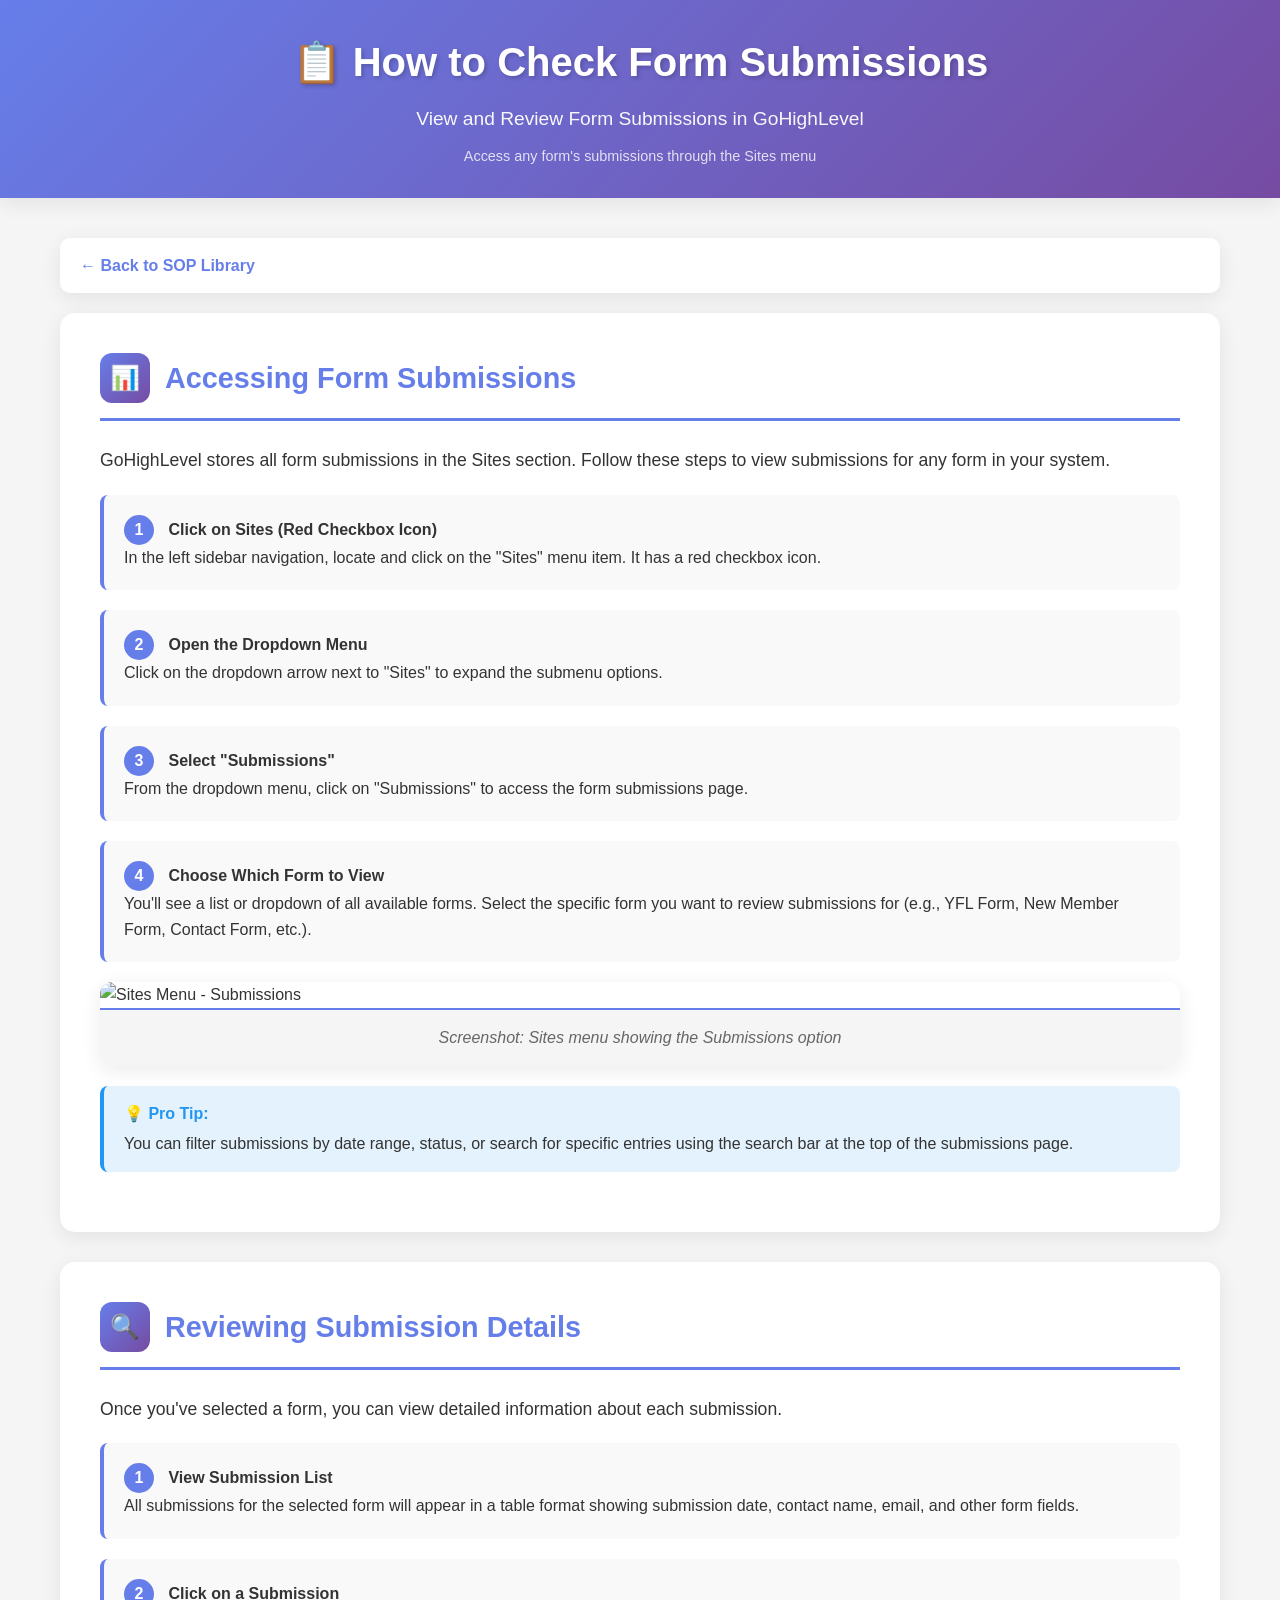
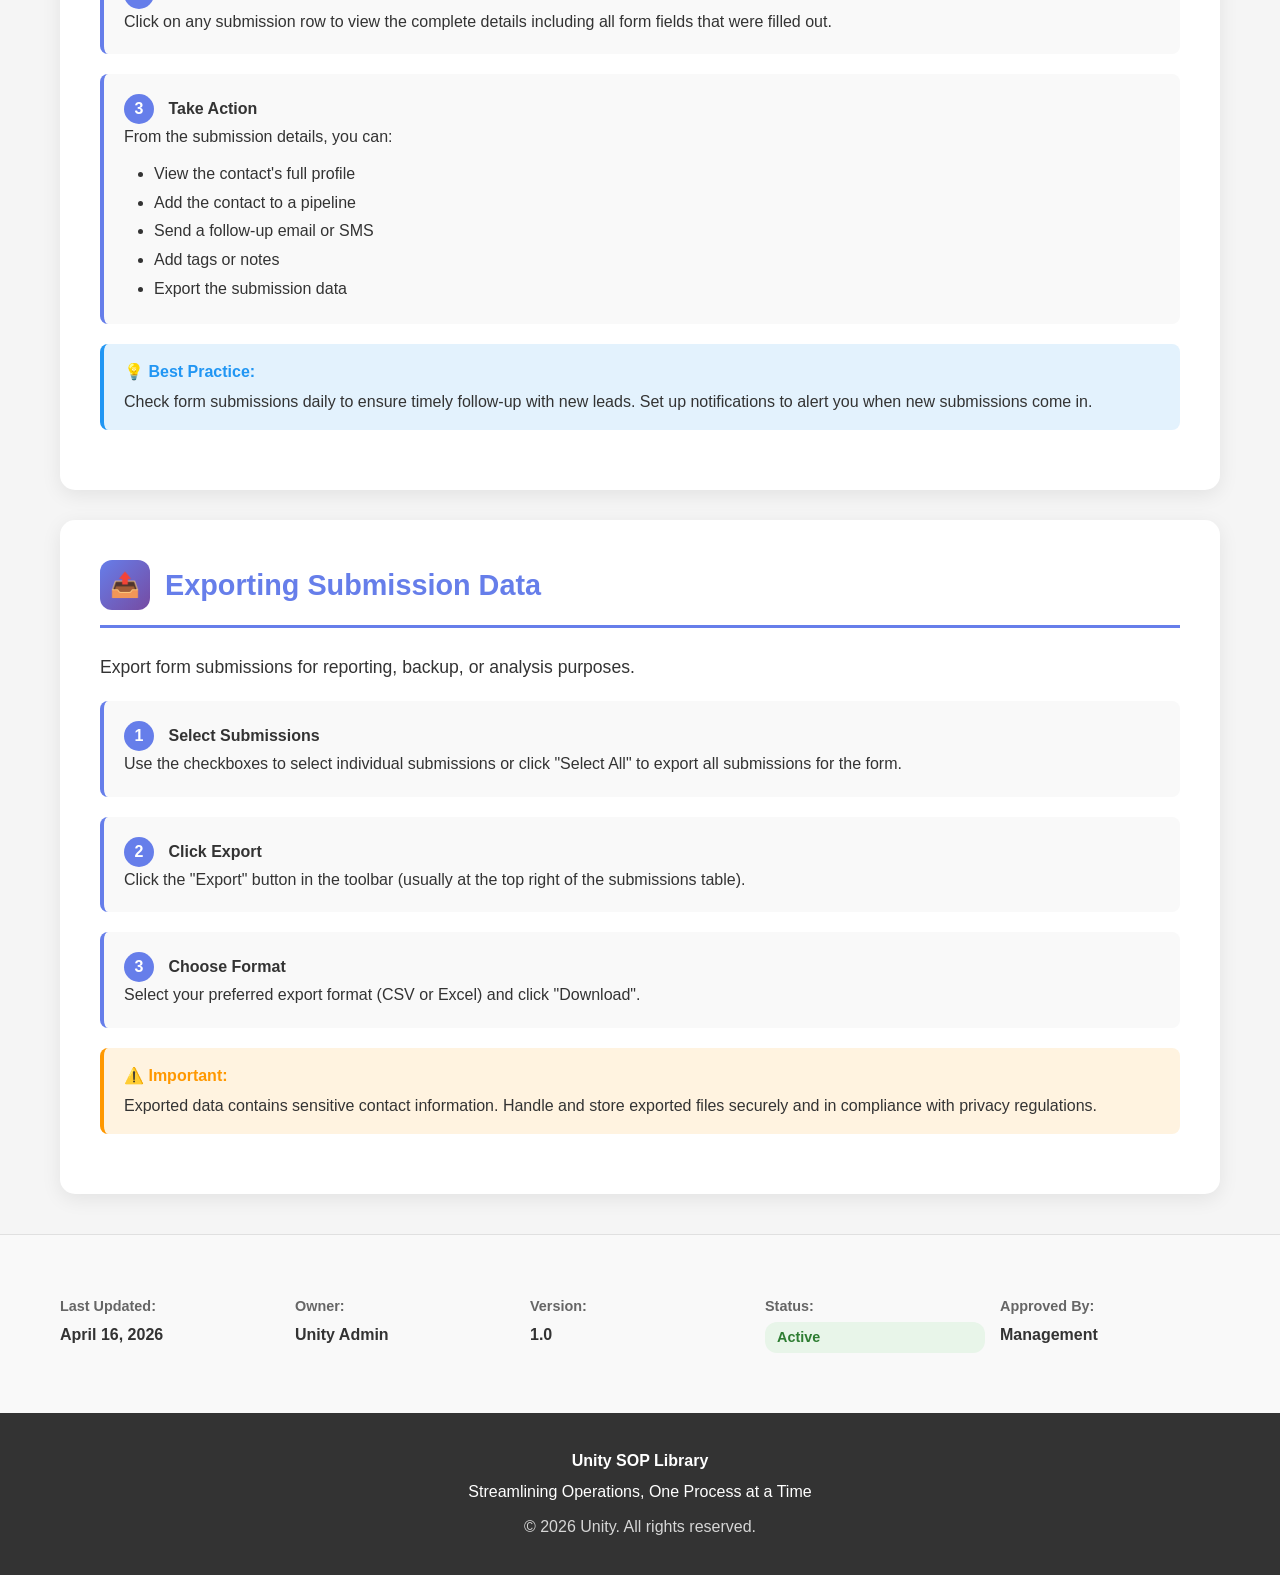
==== check-form-submissions.html @ ab2d0654 "Add new SOP: How to Check Form Submissions - Sites menu navigation guide" ====
<!DOCTYPE html>
<html lang="en">
<head>
    <meta charset="UTF-8">
    <meta name="viewport" content="width=device-width, initial-scale=1.0">
    <title>How to Check Form Submissions - Unity SOP</title>
    <link rel="stylesheet" href="styles.css">
</head>
<body>
    <div class="header">
        <h1>📋 How to Check Form Submissions</h1>
        <p>View and Review Form Submissions in GoHighLevel</p>
        <p style="font-size: 0.9em; margin-top: 10px; opacity: 0.8;">Access any form's submissions through the Sites menu</p>
    </div>
    
    <div class="container">
        <div class="breadcrumb">
            <a href="index.html">← Back to SOP Library</a>
        </div>
        
        <div class="section" id="section1">
            <div class="section-header">
                <div class="section-icon">📊</div>
                <h2>Accessing Form Submissions</h2>
            </div>
            
            <p style="font-size: 1.1em; margin-bottom: 20px;">
                GoHighLevel stores all form submissions in the Sites section. Follow these steps to view submissions for any form in your system.
            </p>
            
            <div class="step">
                <span class="step-number">1</span>
                <strong>Click on Sites (Red Checkbox Icon)</strong>
                <p>In the left sidebar navigation, locate and click on the "Sites" menu item. It has a red checkbox icon.</p>
            </div>
            
            <div class="step">
                <span class="step-number">2</span>
                <strong>Open the Dropdown Menu</strong>
                <p>Click on the dropdown arrow next to "Sites" to expand the submenu options.</p>
            </div>
            
            <div class="step">
                <span class="step-number">3</span>
                <strong>Select "Submissions"</strong>
                <p>From the dropdown menu, click on "Submissions" to access the form submissions page.</p>
            </div>
            
            <div class="step">
                <span class="step-number">4</span>
                <strong>Choose Which Form to View</strong>
                <p>You'll see a list or dropdown of all available forms. Select the specific form you want to review submissions for (e.g., YFL Form, New Member Form, Contact Form, etc.).</p>
            </div>
            
            <div class="screenshot" onclick="openModal(this)">
                <img src="https://assets.cdn.filesafe.space/CbRq4sW3IuTDcFWVwcV4/media/69e00b4fdb7c222f716fd55f.png" alt="Sites Menu - Submissions">
                <div class="screenshot-caption">Screenshot: Sites menu showing the Submissions option</div>
            </div>
            
            <div class="tip-box">
                <strong>💡 Pro Tip:</strong>
                You can filter submissions by date range, status, or search for specific entries using the search bar at the top of the submissions page.
            </div>
        </div>
        
        <div class="section" id="section2">
            <div class="section-header">
                <div class="section-icon">🔍</div>
                <h2>Reviewing Submission Details</h2>
            </div>
            
            <p style="font-size: 1.1em; margin-bottom: 20px;">
                Once you've selected a form, you can view detailed information about each submission.
            </p>
            
            <div class="step">
                <span class="step-number">1</span>
                <strong>View Submission List</strong>
                <p>All submissions for the selected form will appear in a table format showing submission date, contact name, email, and other form fields.</p>
            </div>
            
            <div class="step">
                <span class="step-number">2</span>
                <strong>Click on a Submission</strong>
                <p>Click on any submission row to view the complete details including all form fields that were filled out.</p>
            </div>
            
            <div class="step">
                <span class="step-number">3</span>
                <strong>Take Action</strong>
                <p>From the submission details, you can:</p>
                <ul style="margin-left: 30px; margin-top: 10px; line-height: 1.8;">
                    <li>View the contact's full profile</li>
                    <li>Add the contact to a pipeline</li>
                    <li>Send a follow-up email or SMS</li>
                    <li>Add tags or notes</li>
                    <li>Export the submission data</li>
                </ul>
            </div>
            
            <div class="tip-box">
                <strong>💡 Best Practice:</strong>
                Check form submissions daily to ensure timely follow-up with new leads. Set up notifications to alert you when new submissions come in.
            </div>
        </div>
        
        <div class="section" id="section3">
            <div class="section-header">
                <div class="section-icon">📤</div>
                <h2>Exporting Submission Data</h2>
            </div>
            
            <p style="font-size: 1.1em; margin-bottom: 20px;">
                Export form submissions for reporting, backup, or analysis purposes.
            </p>
            
            <div class="step">
                <span class="step-number">1</span>
                <strong>Select Submissions</strong>
                <p>Use the checkboxes to select individual submissions or click "Select All" to export all submissions for the form.</p>
            </div>
            
            <div class="step">
                <span class="step-number">2</span>
                <strong>Click Export</strong>
                <p>Click the "Export" button in the toolbar (usually at the top right of the submissions table).</p>
            </div>
            
            <div class="step">
                <span class="step-number">3</span>
                <strong>Choose Format</strong>
                <p>Select your preferred export format (CSV or Excel) and click "Download".</p>
            </div>
            
            <div class="warning-box">
                <strong>⚠️ Important:</strong>
                Exported data contains sensitive contact information. Handle and store exported files securely and in compliance with privacy regulations.
            </div>
        </div>
        
    </div>
    
    <div class="back-to-top" id="backToTop">
        ↑
    </div>
    
    <div class="sop-metadata">
        <div class="container">
            <div class="metadata-grid">
                <div class="metadata-item">
                    <strong>Last Updated:</strong>
                    <span>April 16, 2026</span>
                </div>
                <div class="metadata-item">
                    <strong>Owner:</strong>
                    <span>Unity Admin</span>
                </div>
                <div class="metadata-item">
                    <strong>Version:</strong>
                    <span>1.0</span>
                </div>
                <div class="metadata-item">
                    <strong>Status:</strong>
                    <span class="status-badge active">Active</span>
                </div>
                <div class="metadata-item">
                    <strong>Approved By:</strong>
                    <span>Management</span>
                </div>
            </div>
        </div>
    </div>

    <div class="footer">
        <p><strong>Unity SOP Library</strong></p>
        <p>Streamlining Operations, One Process at a Time</p>
        <p style="margin-top: 10px; opacity: 0.8;">© 2026 Unity. All rights reserved.</p>
    </div>
    
    <div class="modal" id="imageModal">
        <span class="modal-close">&times;</span>
        <img id="modalImage" src="" alt="Enlarged screenshot">
    </div>
    
    <script src="script.js"></script>
</body>
</html>
---- styles.css ----
* {
    margin: 0;
    padding: 0;
    box-sizing: border-box;
}

:root {
    --primary: #667eea;
    --secondary: #764ba2;
    --accent: #4caf50;
    --text: #333;
    --bg: #f5f5f5;
    --white: #ffffff;
    --shadow: 0 5px 20px rgba(0,0,0,0.08);
    --shadow-hover: 0 8px 30px rgba(0,0,0,0.12);
}

body {
    font-family: 'Segoe UI', Tahoma, Geneva, Verdana, sans-serif;
    line-height: 1.6;
    color: var(--text);
    background: var(--bg);
    overflow-x: hidden;
}

.header {
    background: linear-gradient(135deg, var(--primary) 0%, var(--secondary) 100%);
    color: white;
    padding: 30px 20px;
    text-align: center;
    box-shadow: var(--shadow);
}

.header h1 {
    font-size: 2.5em;
    margin-bottom: 10px;
    text-shadow: 2px 2px 4px rgba(0,0,0,0.2);
}

.header p {
    font-size: 1.2em;
    opacity: 0.95;
}

.container {
    max-width: 1200px;
    margin: 40px auto;
    padding: 0 20px;
}

.quick-start-grid {
    display: grid;
    grid-template-columns: repeat(auto-fit, minmax(280px, 1fr));
    gap: 20px;
    margin-bottom: 24px;
}

.quick-panel {
    background: white;
    padding: 20px;
    border-radius: 15px;
    box-shadow: var(--shadow);
}

.quick-panel h2 {
    font-size: 1.2em;
    color: var(--primary);
    margin-bottom: 10px;
}

.quick-panel ul {
    list-style: none;
}

.quick-panel li + li {
    margin-top: 8px;
}

.quick-panel a {
    color: #444;
    text-decoration: none;
    font-weight: 600;
}

.quick-panel a:hover {
    color: var(--primary);
}

.search-bar {
    background: white;
    padding: 20px;
    border-radius: 15px;
    box-shadow: var(--shadow);
    margin-bottom: 30px;
}

.search-input {
    width: 100%;
    padding: 15px 20px;
    font-size: 1.1em;
    border: 2px solid #e0e0e0;
    border-radius: 10px;
    transition: all 0.3s;
}

.search-input:focus {
    outline: none;
    border-color: var(--primary);
    box-shadow: 0 0 0 3px rgba(102, 126, 234, 0.1);
}

.search-hints {
    margin-top: 10px;
    color: #777;
    font-size: 0.92em;
}

.hint {
    border: 1px solid #d8d8d8;
    background: #fff;
    border-radius: 16px;
    padding: 4px 10px;
    margin-left: 6px;
    cursor: pointer;
    color: #555;
}

.hint:hover {
    border-color: var(--primary);
    color: var(--primary);
}

.filters {
    background: white;
    border-radius: 15px;
    box-shadow: var(--shadow);
    padding: 16px 20px;
    margin-bottom: 10px;
}

.filter-group {
    display: flex;
    align-items: center;
    flex-wrap: wrap;
    gap: 8px;
}

.filter-group + .filter-group {
    margin-top: 10px;
}

.filter-label {
    font-weight: 700;
    color: #555;
    margin-right: 2px;
}

.filter-btn {
    border: 1px solid #d8d8d8;
    background: #fff;
    border-radius: 20px;
    padding: 6px 12px;
    cursor: pointer;
    color: #555;
    font-weight: 600;
}

.filter-btn.active,
.filter-btn:hover {
    border-color: var(--primary);
    background: rgba(102, 126, 234, 0.08);
    color: var(--primary);
}

.quick-actions {
    background: white;
    border-radius: 15px;
    box-shadow: var(--shadow);
    padding: 20px;
    margin: 20px 0;
}

.quick-actions h3 {
    color: var(--primary);
    font-size: 1.3em;
    margin-bottom: 15px;
}

.action-grid {
    display: grid;
    grid-template-columns: repeat(auto-fit, minmax(140px, 1fr));
    gap: 12px;
}

.action-btn {
    display: flex;
    flex-direction: column;
    align-items: center;
    gap: 8px;
    padding: 16px 12px;
    background: #f9f9f9;
    border: 2px solid #e0e0e0;
    border-radius: 12px;
    text-decoration: none;
    color: var(--text);
    font-weight: 600;
    transition: all 0.3s;
    text-align: center;
}

.action-btn:hover {
    border-color: var(--primary);
    background: rgba(102, 126, 234, 0.05);
    transform: translateY(-2px);
}

.action-icon {
    font-size: 28px;
}

.sop-grid {
    display: grid;
    grid-template-columns: repeat(auto-fill, minmax(300px, 1fr));
    gap: 25px;
    margin-top: 30px;
}

.sop-card {
    background: white;
    border-radius: 15px;
    padding: 30px;
    box-shadow: var(--shadow);
    transition: all 0.3s;
    cursor: pointer;
    text-decoration: none;
    color: var(--text);
    display: block;
}

.sop-card:hover {
    transform: translateY(-5px);
    box-shadow: var(--shadow-hover);
}

.sop-icon {
    width: 60px;
    height: 60px;
    background: linear-gradient(135deg, var(--primary) 0%, var(--secondary) 100%);
    border-radius: 12px;
    display: flex;
    align-items: center;
    justify-content: center;
    font-size: 28px;
    margin-bottom: 20px;
}

.sop-card h3 {
    color: var(--primary);
    font-size: 1.5em;
    margin-bottom: 10px;
}

.sop-card p {
    color: #666;
    margin-bottom: 15px;
    line-height: 1.6;
}

.card-details {
    display: grid;
    gap: 6px;
    margin-bottom: 14px;
}

.card-details div {
    display: flex;
    align-items: baseline;
    gap: 6px;
}

.card-details dt {
    color: #666;
    font-weight: 700;
}

.card-details dd {
    color: #444;
}

.sop-meta {
    display: flex;
    gap: 10px;
    flex-wrap: wrap;
    margin-top: 15px;
}

.tag {
    background: #e3f2fd;
    color: #2196f3;
    padding: 5px 12px;
    border-radius: 20px;
    font-size: 0.85em;
    font-weight: 600;
}

.date {
    color: #999;
    font-size: 0.9em;
    margin-top: 10px;
    display: block;
}

.section {
    background: white;
    border-radius: 15px;
    padding: 40px;
    margin-bottom: 30px;
    box-shadow: var(--shadow);
}

.section-header {
    display: flex;
    align-items: center;
    gap: 15px;
    margin-bottom: 25px;
    padding-bottom: 15px;
    border-bottom: 3px solid var(--primary);
}

.section-icon {
    width: 50px;
    height: 50px;
    background: linear-gradient(135deg, var(--primary) 0%, var(--secondary) 100%);
    border-radius: 12px;
    display: flex;
    align-items: center;
    justify-content: center;
    font-size: 24px;
    color: white;
}

.section-header h2 {
    color: var(--primary);
    font-size: 1.8em;
}

.step {
    margin: 20px 0;
    padding: 20px;
    background: #f9f9f9;
    border-left: 4px solid var(--primary);
    border-radius: 8px;
}

.step-number {
    display: inline-block;
    width: 30px;
    height: 30px;
    background: var(--primary);
    color: white;
    border-radius: 50%;
    text-align: center;
    line-height: 30px;
    font-weight: bold;
    margin-right: 10px;
}

.screenshot {
    margin: 20px 0;
    border-radius: 12px;
    overflow: hidden;
    box-shadow: var(--shadow);
    cursor: pointer;
    transition: transform 0.3s;
}

.screenshot:hover {
    transform: scale(1.02);
}

.screenshot img {
    width: 100%;
    height: auto;
    display: block;
}

.screenshot-caption {
    background: #f5f5f5;
    padding: 15px;
    text-align: center;
    font-style: italic;
    color: #666;
    border-top: 2px solid var(--primary);
}

.video-container {
    position: relative;
    padding-bottom: 56.25%;
    height: 0;
    overflow: hidden;
    border-radius: 12px;
    box-shadow: var(--shadow);
    margin: 20px 0;
}

.video-container video {
    position: absolute;
    top: 0;
    left: 0;
    width: 100%;
    height: 100%;
}

.qr-code-container {
    text-align: center;
    padding: 30px;
    background: linear-gradient(135deg, #f5f5f5 0%, #e0e0e0 100%);
    border-radius: 15px;
    margin: 20px 0;
}

.qr-code-container img {
    max-width: 300px;
    height: auto;
    border: 5px solid white;
    border-radius: 15px;
    box-shadow: 0 4px 15px rgba(0,0,0,0.2);
}

.qr-code-container h3 {
    margin: 20px 0 10px;
    color: var(--primary);
    font-size: 1.5em;
}

.tip-box {
    background: #e3f2fd;
    border-left: 4px solid #2196f3;
    padding: 15px 20px;
    margin: 20px 0;
    border-radius: 8px;
}

.tip-box strong {
    color: #2196f3;
    display: block;
    margin-bottom: 5px;
}

.warning-box {
    background: #fff3e0;
    border-left: 4px solid #ff9800;
    padding: 15px 20px;
    margin: 20px 0;
    border-radius: 8px;
}

.warning-box strong {
    color: #ff9800;
    display: block;
    margin-bottom: 5px;
}

.btn {
    display: inline-block;
    padding: 12px 30px;
    background: linear-gradient(135deg, var(--primary) 0%, var(--secondary) 100%);
    color: white;
    text-decoration: none;
    border-radius: 8px;
    font-weight: 600;
    transition: all 0.3s;
    border: none;
    cursor: pointer;
    font-size: 1em;
}

.btn:hover {
    transform: translateY(-2px);
    box-shadow: 0 5px 15px rgba(102, 126, 234, 0.4);
}

.breadcrumb {
    background: white;
    padding: 15px 20px;
    border-radius: 10px;
    margin-bottom: 20px;
    box-shadow: var(--shadow);
}

.breadcrumb a {
    color: var(--primary);
    text-decoration: none;
    font-weight: 600;
}

.breadcrumb a:hover {
    text-decoration: underline;
}

.breadcrumb span {
    color: #999;
    margin: 0 10px;
}

.back-to-top {
    position: fixed;
    bottom: 30px;
    right: 30px;
    width: 50px;
    height: 50px;
    background: var(--primary);
    color: white;
    border-radius: 50%;
    display: flex;
    align-items: center;
    justify-content: center;
    font-size: 24px;
    cursor: pointer;
    box-shadow: 0 4px 15px rgba(0,0,0,0.2);
    transition: all 0.3s;
    opacity: 0;
    pointer-events: none;
}

.back-to-top.visible {
    opacity: 1;
    pointer-events: all;
}

.back-to-top:hover {
    background: var(--secondary);
    transform: translateY(-5px);
}

.sop-metadata {
    background: #f9f9f9;
    border-top: 1px solid #e0e0e0;
    padding: 20px 0;
    margin-top: 40px;
}

.metadata-grid {
    display: grid;
    grid-template-columns: repeat(auto-fit, minmax(180px, 1fr));
    gap: 15px;
}

.metadata-item {
    display: flex;
    flex-direction: column;
    gap: 4px;
}

.metadata-item strong {
    color: #666;
    font-size: 0.9em;
}

.metadata-item span {
    color: #333;
    font-weight: 600;
}

.status-badge {
    display: inline-block;
    padding: 4px 12px;
    border-radius: 12px;
    font-size: 0.9em;
    font-weight: 700;
}

.status-badge.active {
    background: #e8f5e9;
    color: #2e7d32;
}

.status-badge.draft {
    background: #fff3e0;
    color: #f57c00;
}

.status-badge.review {
    background: #e3f2fd;
    color: #1976d2;
}

.feedback-section {
    background: white;
    border-top: 1px solid #e0e0e0;
    padding: 30px 0;
}

.feedback-box {
    background: #f9f9f9;
    border: 2px solid #e0e0e0;
    border-radius: 15px;
    padding: 30px;
    text-align: center;
}

.feedback-box h3 {
    color: var(--primary);
    font-size: 1.4em;
    margin-bottom: 15px;
}

.feedback-buttons {
    display: flex;
    gap: 15px;
    justify-content: center;
    flex-wrap: wrap;
}

.feedback-btn {
    padding: 12px 24px;
    background: white;
    border: 2px solid var(--primary);
    border-radius: 8px;
    color: var(--primary);
    font-weight: 600;
    cursor: pointer;
    transition: all 0.3s;
    font-size: 1em;
}

.feedback-btn:hover {
    background: var(--primary);
    color: white;
    transform: translateY(-2px);
}

.onboarding-section {
    background: linear-gradient(135deg, #f5f7fa 0%, #e8eef5 100%);
    padding: 50px 20px;
    margin-top: 40px;
}

.role-paths {
    display: grid;
    grid-template-columns: repeat(auto-fit, minmax(280px, 1fr));
    gap: 25px;
}

.role-card {
    background: white;
    border-radius: 15px;
    padding: 30px;
    box-shadow: var(--shadow);
    transition: all 0.3s;
}

.role-card:hover {
    transform: translateY(-5px);
    box-shadow: var(--shadow-hover);
}

.role-icon {
    font-size: 48px;
    text-align: center;
    margin-bottom: 15px;
}

.role-card h3 {
    color: var(--primary);
    font-size: 1.4em;
    margin-bottom: 10px;
    text-align: center;
}

.role-card p {
    color: #666;
    text-align: center;
    margin-bottom: 20px;
}

.role-steps {
    list-style-position: inside;
    padding-left: 0;
}

.role-steps li {
    margin: 12px 0;
    line-height: 1.6;
}

.role-steps a {
    color: #444;
    text-decoration: none;
    font-weight: 600;
    margin-left: 8px;
}

.role-steps a:hover {
    color: var(--primary);
    text-decoration: underline;
}

.footer {
    background: #333;
    color: white;
    text-align: center;
    padding: 30px 20px;
    margin-top: 0;
}

.footer p {
    margin: 5px 0;
}

.modal {
    display: none;
    position: fixed;
    z-index: 2000;
    left: 0;
    top: 0;
    width: 100%;
    height: 100%;
    background: rgba(0,0,0,0.9);
    align-items: center;
    justify-content: center;
}

.modal.active {
    display: flex;
}

.modal img {
    max-width: 90%;
    max-height: 90%;
    border-radius: 10px;
}

.modal-close {
    position: absolute;
    top: 20px;
    right: 40px;
    color: white;
    font-size: 40px;
    cursor: pointer;
}

.related-sops {
    display: grid;
    grid-template-columns: repeat(auto-fit, minmax(200px, 1fr));
    gap: 12px;
}

.related-link {
    display: flex;
    align-items: center;
    gap: 10px;
    padding: 12px 16px;
    background: #f9f9f9;
    border: 2px solid #e0e0e0;
    border-radius: 10px;
    text-decoration: none;
    color: var(--text);
    font-weight: 600;
    transition: all 0.3s;
}

.related-link:hover {
    border-color: var(--primary);
    background: rgba(102, 126, 234, 0.05);
    transform: translateX(4px);
}

.related-icon {
    font-size: 20px;
}

.no-results {
    text-align: center;
    padding: 60px 20px;
    color: #999;
}

.no-results h3 {
    font-size: 1.5em;
    margin-bottom: 10px;
}

@media print {
    .breadcrumb, .back-to-top, .btn {
        display: none;
    }
    
    .section {
        page-break-inside: avoid;
        box-shadow: none;
    }
    
    .header {
        position: relative;
    }
}

@media (max-width: 768px) {
    .header h1 {
        font-size: 1.8em;
    }
    
    .section {
        padding: 20px;
    }
    
    .sop-grid {
        grid-template-columns: 1fr;
    }

    .filters {
        padding: 14px;
    }
    
    .qr-code-container img {
        max-width: 200px;
    }
}
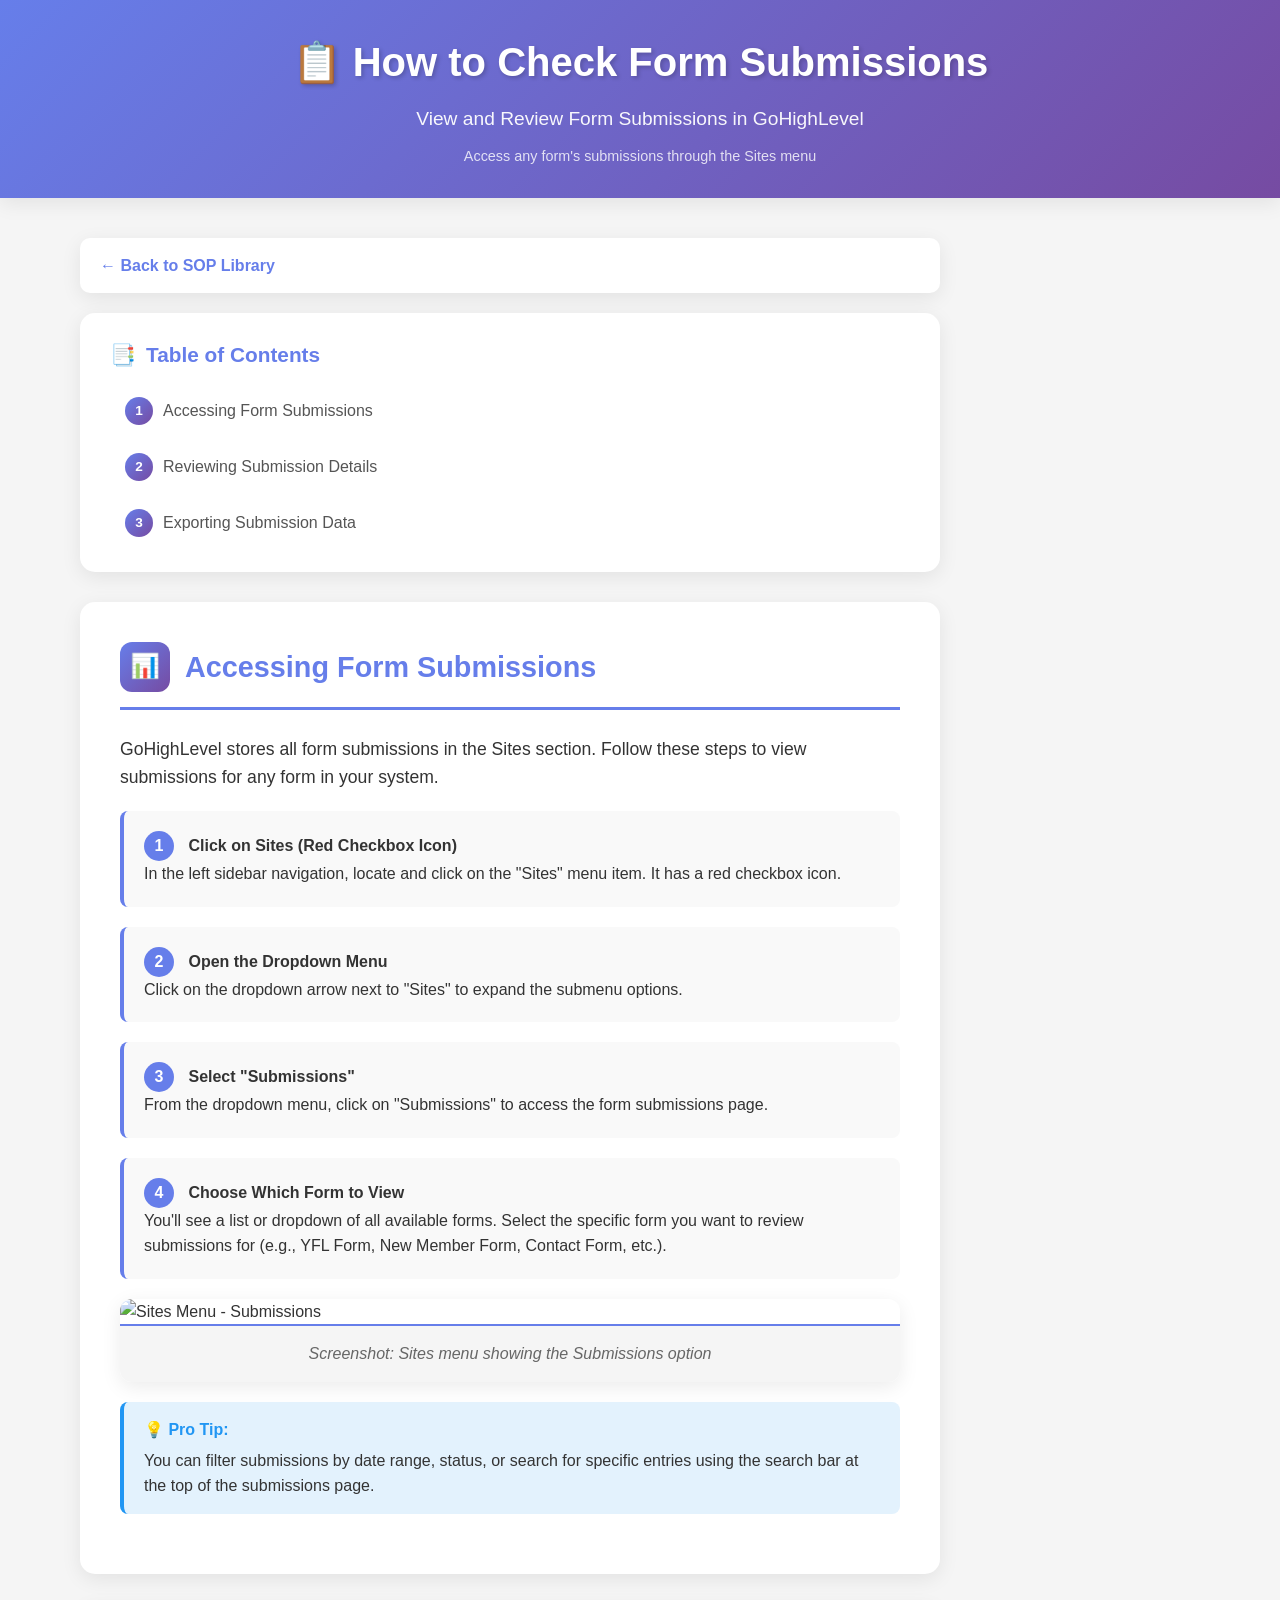
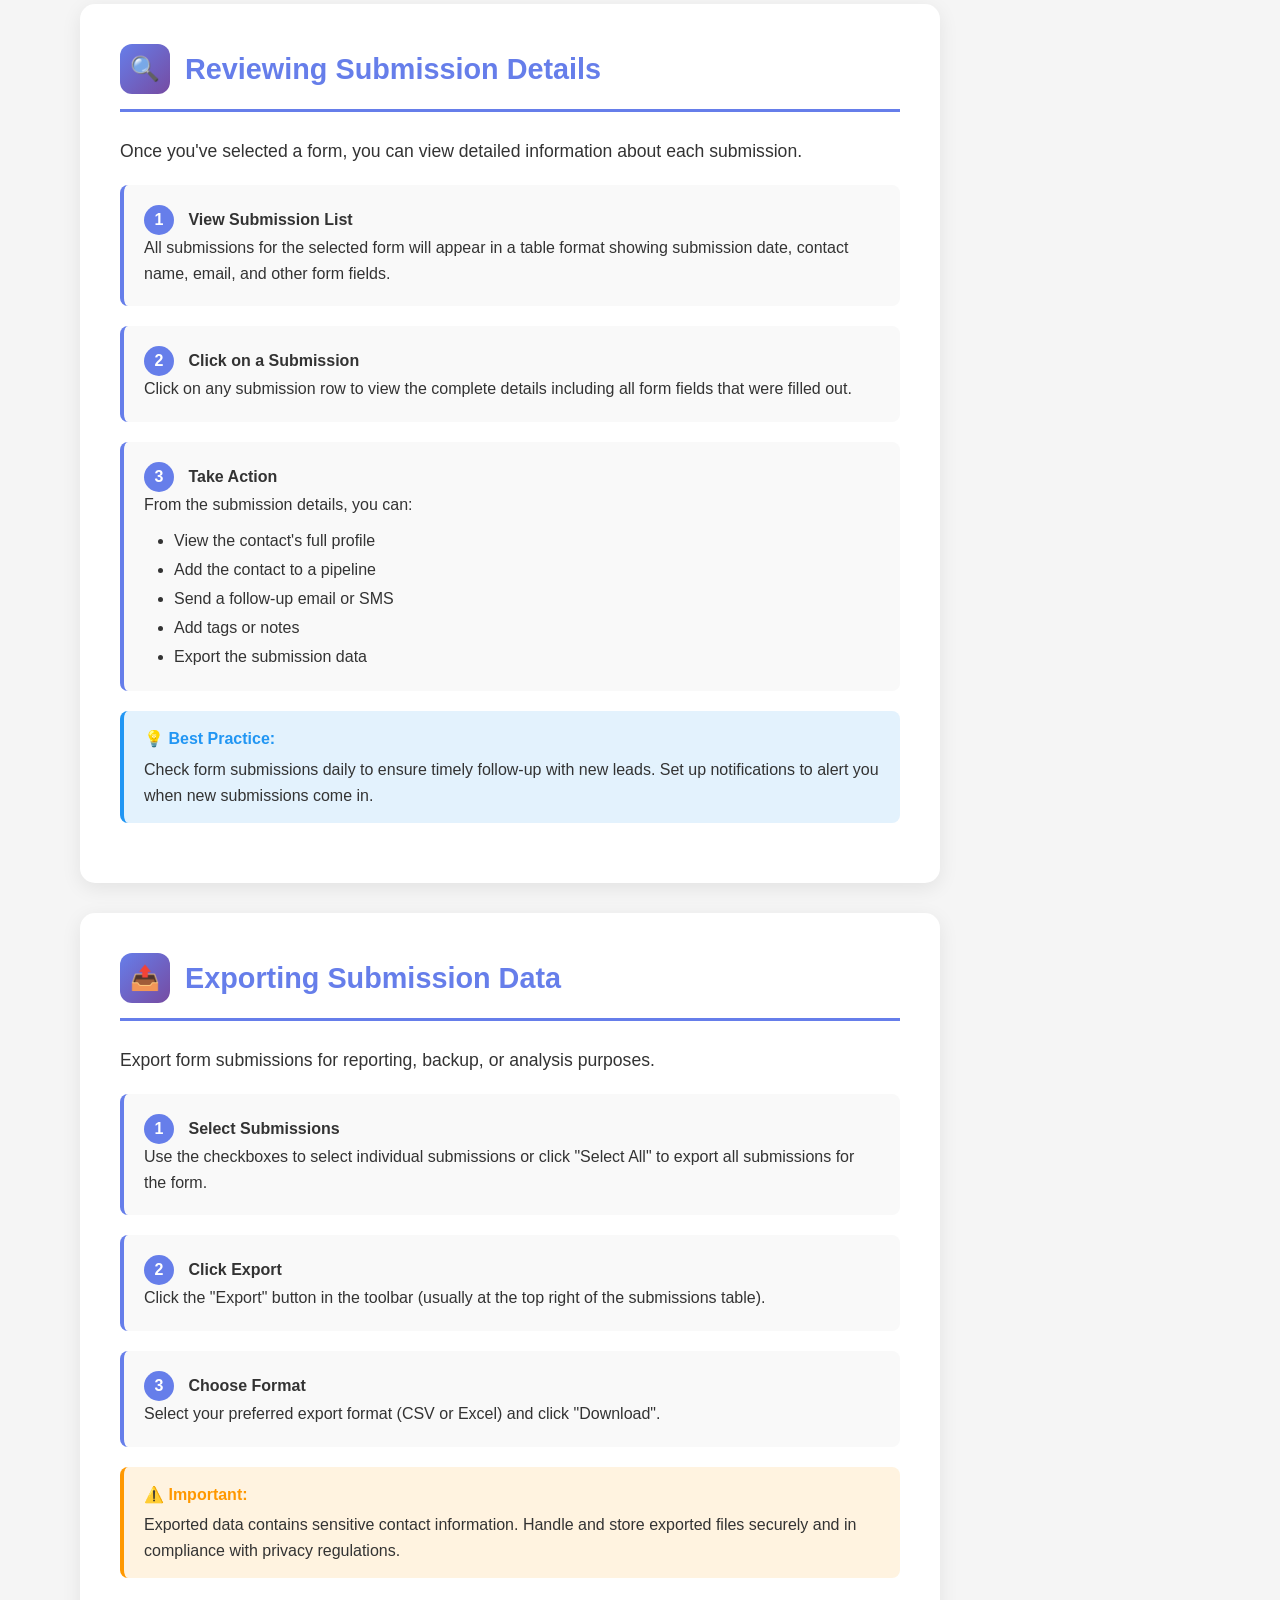
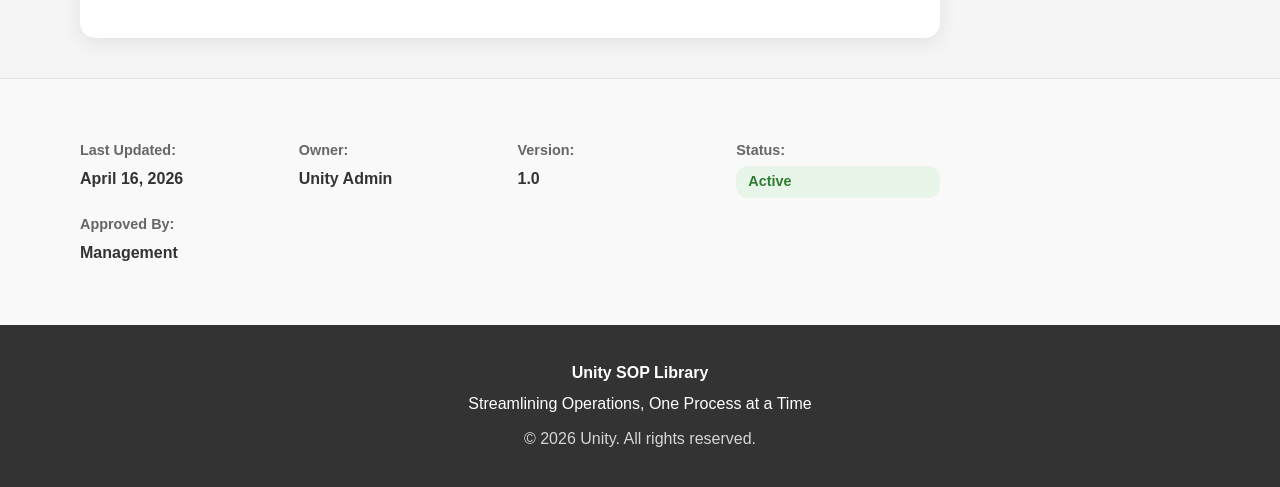
==== commit c154061c: "Add Table of Contents with smooth scroll and sticky sidebar to all SOP pages" ====
--- a/check-form-submissions.html
+++ b/check-form-submissions.html
@@ -6,16 +6,36 @@
     <title>How to Check Form Submissions - Unity SOP</title>
     <link rel="stylesheet" href="styles.css">
 </head>
-<body>
+<body class="has-toc">
     <div class="header">
         <h1>📋 How to Check Form Submissions</h1>
         <p>View and Review Form Submissions in GoHighLevel</p>
         <p style="font-size: 0.9em; margin-top: 10px; opacity: 0.8;">Access any form's submissions through the Sites menu</p>
     </div>
     
+    <!-- Sticky Sidebar TOC -->
+    <nav class="toc-sidebar">
+        <h4>Jump to Section</h4>
+        <ul class="toc-sidebar-list">
+            <li><a href="#section1">Accessing Form Submissions</a></li>
+            <li><a href="#section2">Reviewing Submission Details</a></li>
+            <li><a href="#section3">Exporting Submission Data</a></li>
+        </ul>
+    </nav>
+    
     <div class="container">
         <div class="breadcrumb">
             <a href="index.html">← Back to SOP Library</a>
+        </div>
+        
+        <!-- Top Table of Contents -->
+        <div class="toc-top">
+            <h3>Table of Contents</h3>
+            <ul class="toc-list">
+                <li><a href="#section1"><span class="toc-number">1</span> Accessing Form Submissions</a></li>
+                <li><a href="#section2"><span class="toc-number">2</span> Reviewing Submission Details</a></li>
+                <li><a href="#section3"><span class="toc-number">3</span> Exporting Submission Data</a></li>
+            </ul>
         </div>
         
         <div class="section" id="section1">
--- a/styles.css
+++ b/styles.css
@@ -796,6 +796,157 @@
     }
 }
 
+/* Table of Contents Styles */
+.toc-top {
+    background: white;
+    border-radius: 15px;
+    padding: 25px 30px;
+    margin-bottom: 30px;
+    box-shadow: var(--shadow);
+}
+
+.toc-top h3 {
+    color: var(--primary);
+    font-size: 1.3em;
+    margin-bottom: 15px;
+    display: flex;
+    align-items: center;
+    gap: 10px;
+}
+
+.toc-top h3::before {
+    content: '📑';
+}
+
+.toc-list {
+    list-style: none;
+    display: flex;
+    flex-direction: column;
+    gap: 8px;
+}
+
+.toc-list li {
+    display: flex;
+    align-items: center;
+}
+
+.toc-list a {
+    color: #555;
+    text-decoration: none;
+    font-weight: 500;
+    padding: 10px 15px;
+    border-radius: 8px;
+    transition: all 0.3s;
+    display: flex;
+    align-items: center;
+    gap: 10px;
+    width: 100%;
+}
+
+.toc-list a:hover {
+    background: rgba(102, 126, 234, 0.1);
+    color: var(--primary);
+    transform: translateX(5px);
+}
+
+.toc-list .toc-number {
+    display: inline-flex;
+    align-items: center;
+    justify-content: center;
+    width: 28px;
+    height: 28px;
+    background: linear-gradient(135deg, var(--primary) 0%, var(--secondary) 100%);
+    color: white;
+    border-radius: 50%;
+    font-size: 0.85em;
+    font-weight: 700;
+    flex-shrink: 0;
+}
+
+/* Sticky Sidebar TOC */
+.toc-sidebar {
+    position: fixed;
+    right: 30px;
+    top: 50%;
+    transform: translateY(-50%);
+    background: white;
+    border-radius: 15px;
+    padding: 20px;
+    box-shadow: var(--shadow);
+    max-width: 280px;
+    z-index: 100;
+    opacity: 0;
+    pointer-events: none;
+    transition: opacity 0.3s, transform 0.3s;
+}
+
+.toc-sidebar.visible {
+    opacity: 1;
+    pointer-events: all;
+}
+
+.toc-sidebar h4 {
+    color: var(--primary);
+    font-size: 0.95em;
+    margin-bottom: 12px;
+    padding-bottom: 10px;
+    border-bottom: 2px solid #eee;
+    display: flex;
+    align-items: center;
+    gap: 8px;
+}
+
+.toc-sidebar h4::before {
+    content: '📍';
+}
+
+.toc-sidebar-list {
+    list-style: none;
+    display: flex;
+    flex-direction: column;
+    gap: 4px;
+}
+
+.toc-sidebar-list a {
+    color: #666;
+    text-decoration: none;
+    font-size: 0.9em;
+    padding: 8px 12px;
+    border-radius: 6px;
+    transition: all 0.3s;
+    display: block;
+    border-left: 3px solid transparent;
+}
+
+.toc-sidebar-list a:hover {
+    background: rgba(102, 126, 234, 0.08);
+    color: var(--primary);
+}
+
+.toc-sidebar-list a.active {
+    background: rgba(102, 126, 234, 0.12);
+    color: var(--primary);
+    font-weight: 600;
+    border-left-color: var(--primary);
+}
+
+/* Adjust main content when sidebar is present */
+.has-toc .container {
+    max-width: 900px;
+    margin-right: 320px;
+}
+
+@media (max-width: 1200px) {
+    .toc-sidebar {
+        display: none;
+    }
+    
+    .has-toc .container {
+        max-width: 1200px;
+        margin-right: auto;
+    }
+}
+
 @media (max-width: 768px) {
     .header h1 {
         font-size: 1.8em;
@@ -816,4 +967,12 @@
     .qr-code-container img {
         max-width: 200px;
     }
-}
+    
+    .toc-top {
+        padding: 20px;
+    }
+    
+    .toc-list a {
+        padding: 8px 12px;
+    }
+}
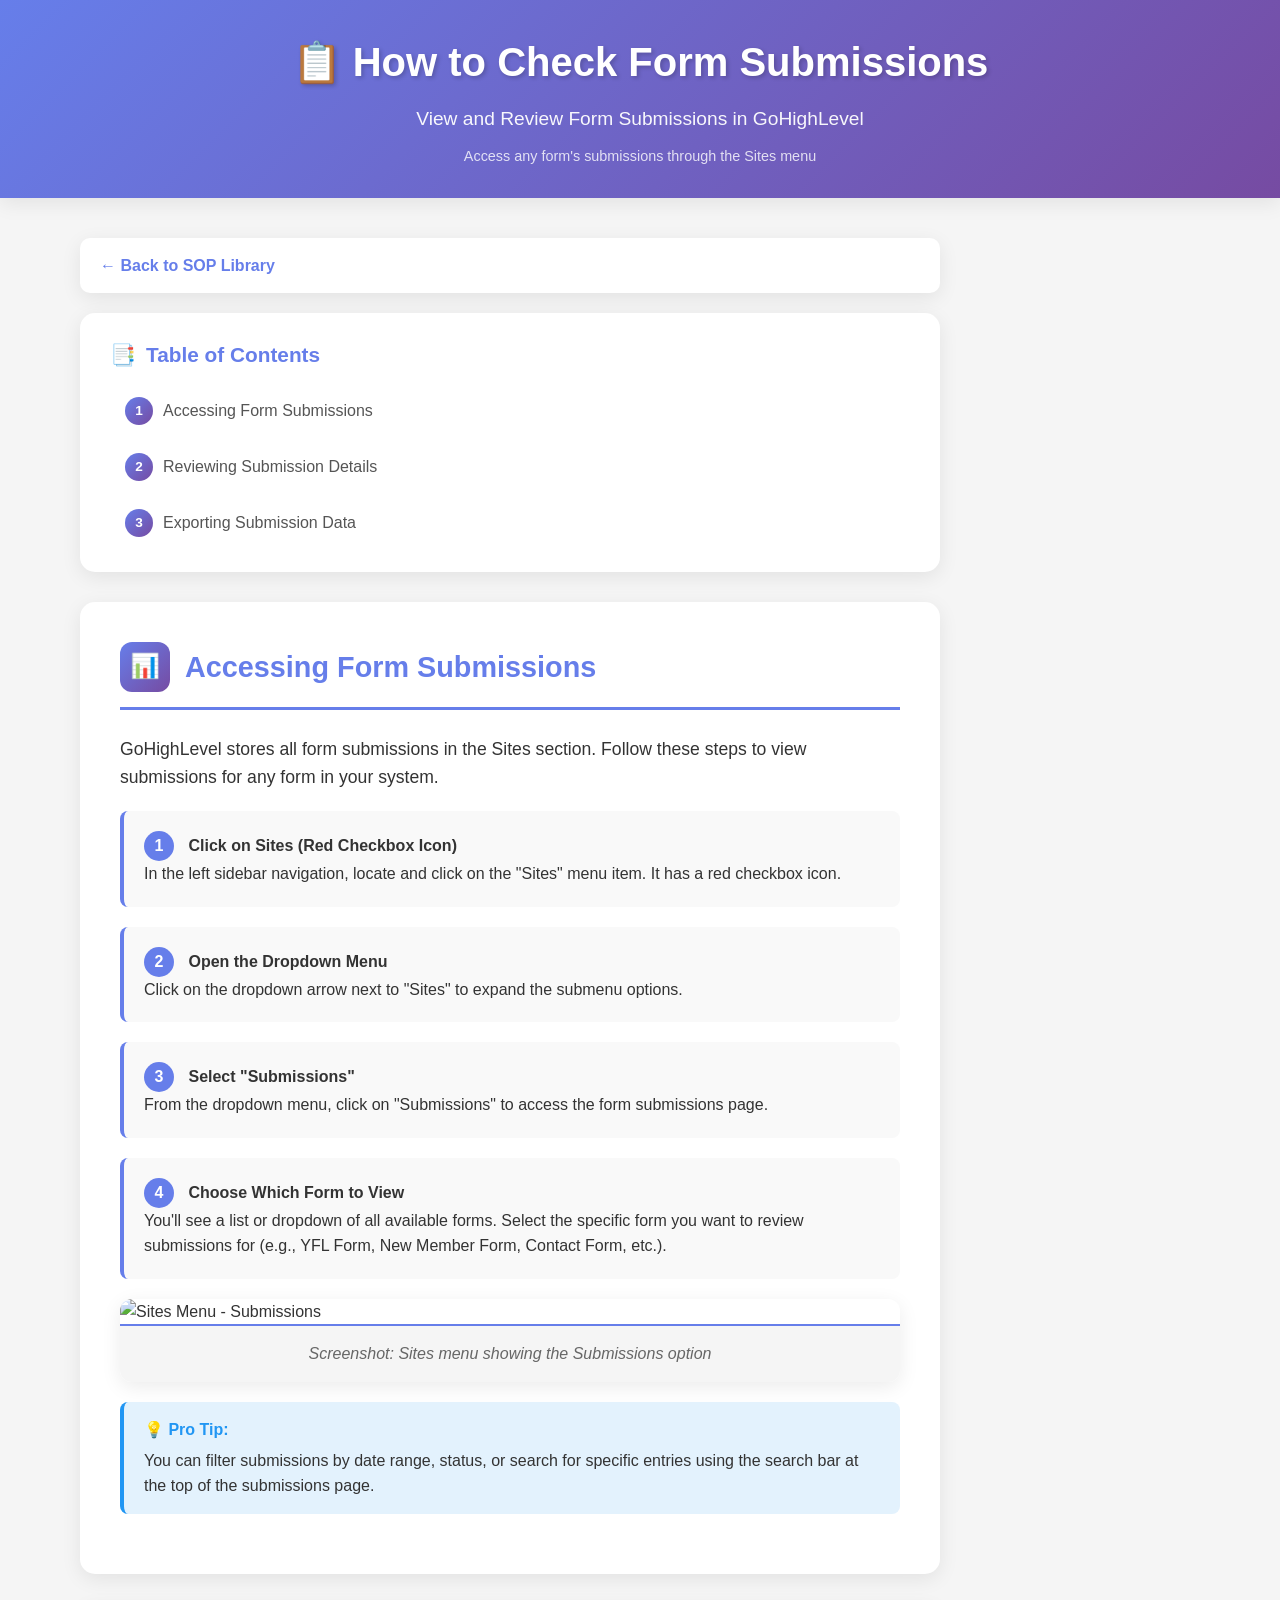
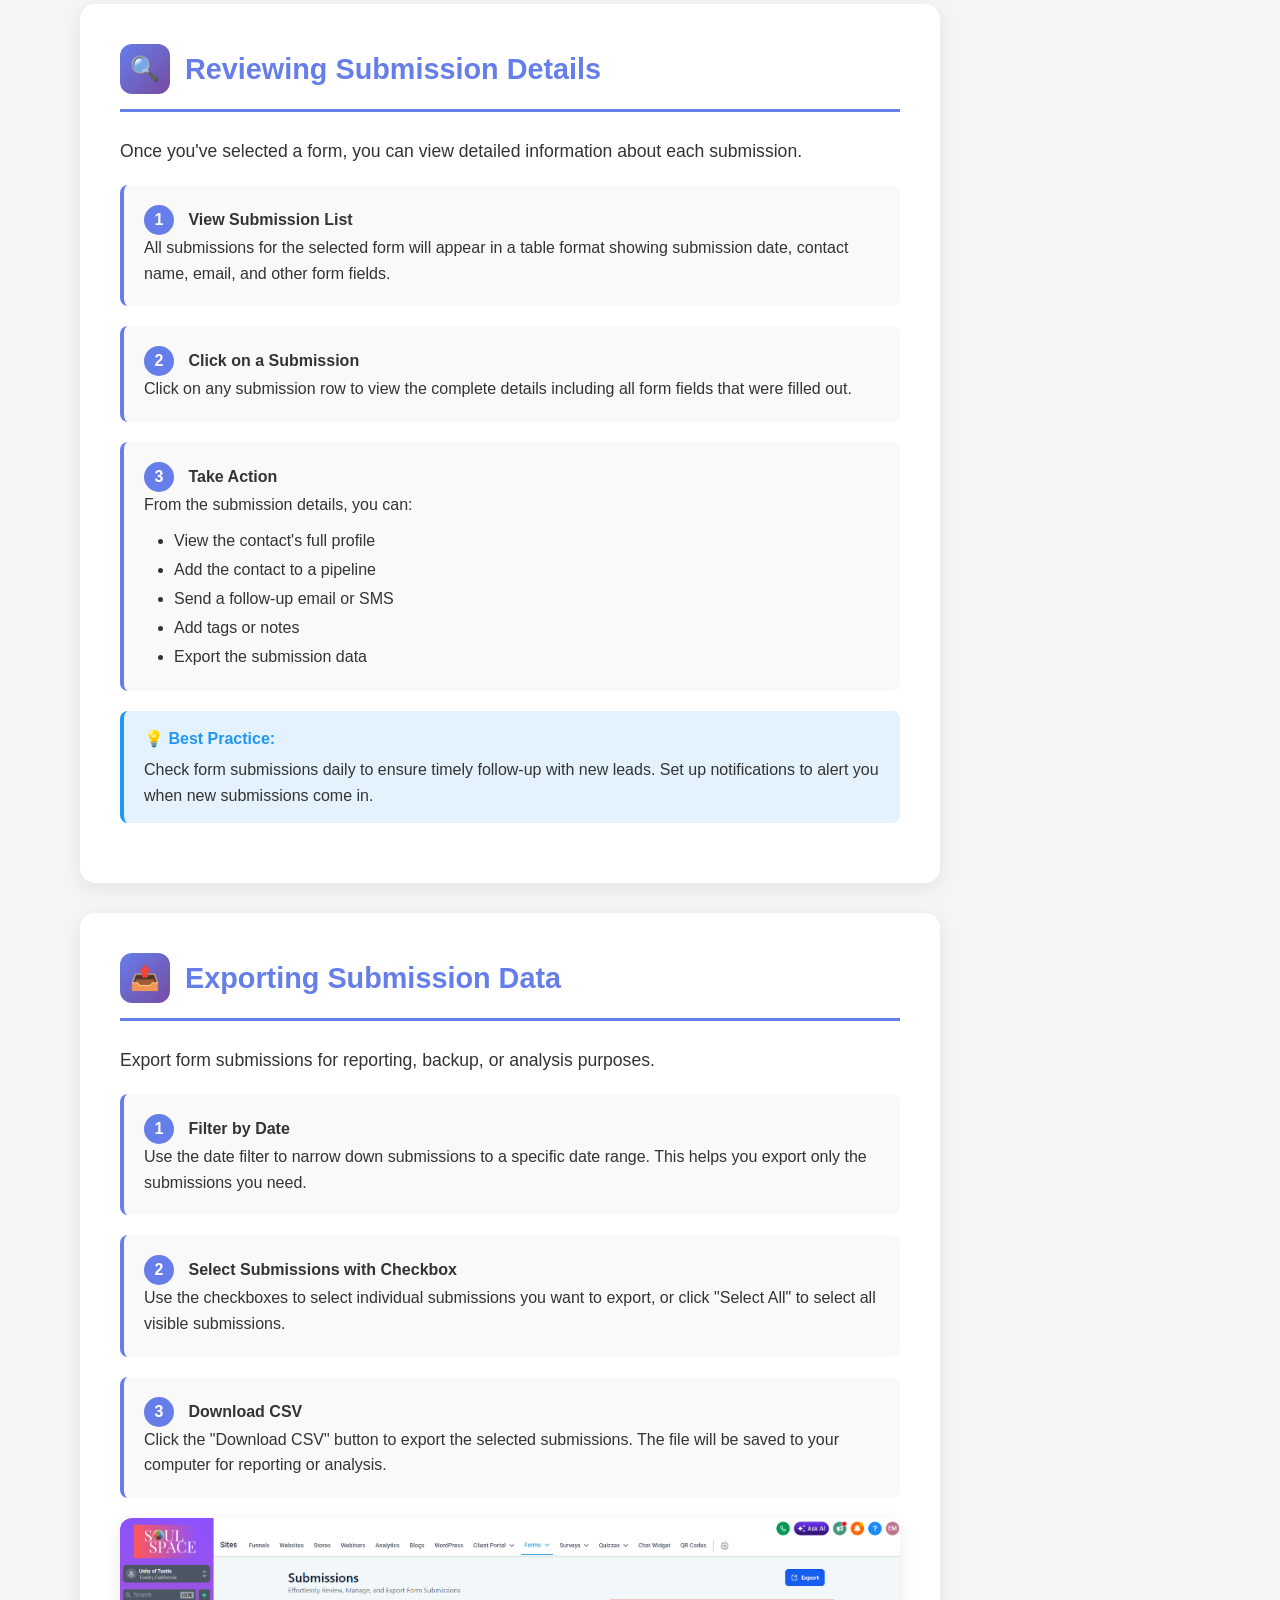
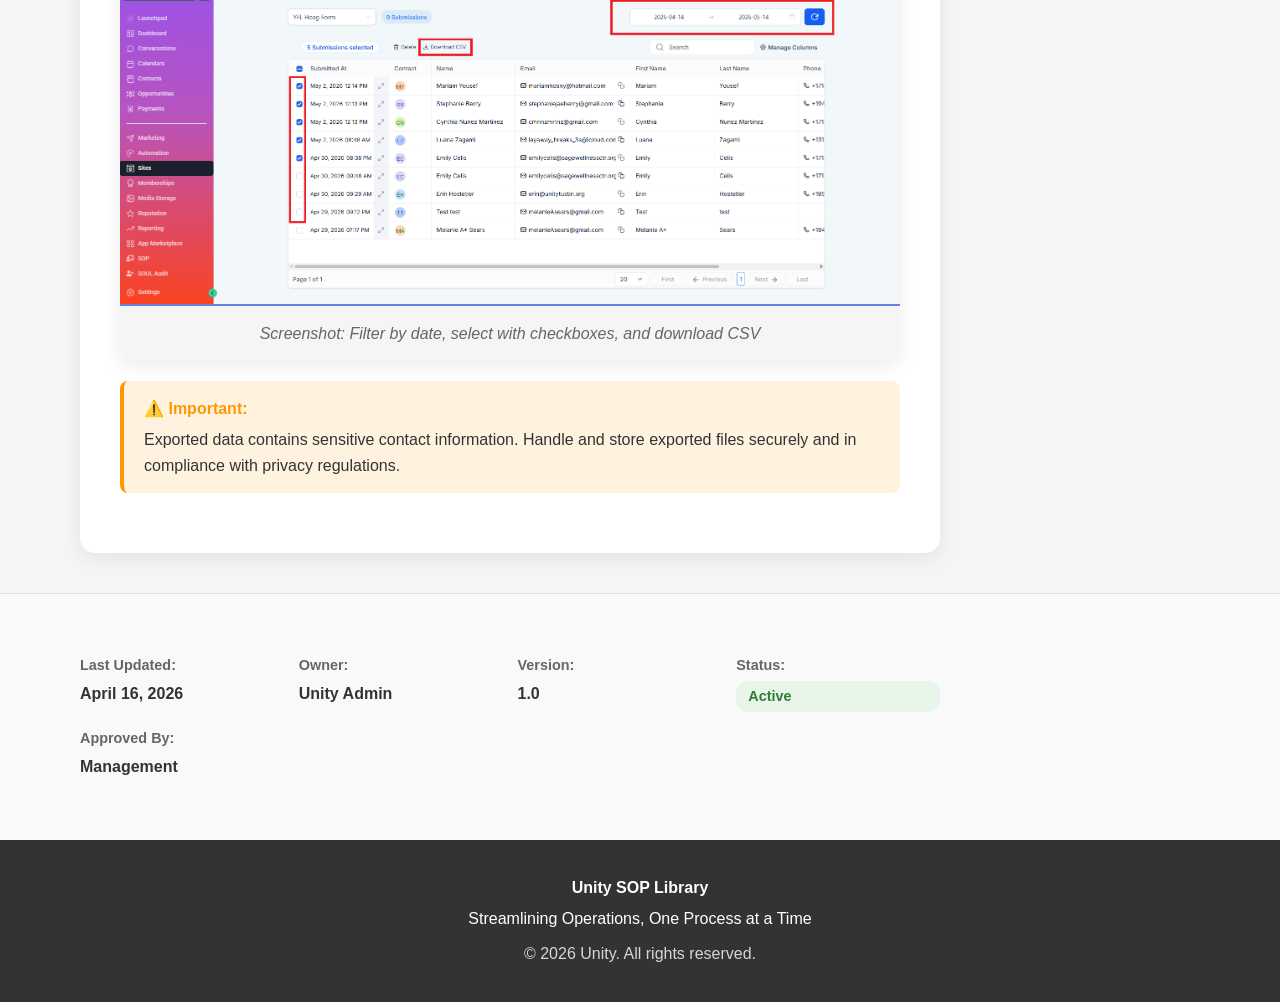
==== commit 052f7510: "Update Exporting Submission Data section with date filter, checkbox, and CSV download steps" ====
--- a/check-form-submissions.html
+++ b/check-form-submissions.html
@@ -136,20 +136,25 @@
             
             <div class="step">
                 <span class="step-number">1</span>
-                <strong>Select Submissions</strong>
-                <p>Use the checkboxes to select individual submissions or click "Select All" to export all submissions for the form.</p>
+                <strong>Filter by Date</strong>
+                <p>Use the date filter to narrow down submissions to a specific date range. This helps you export only the submissions you need.</p>
             </div>
             
             <div class="step">
                 <span class="step-number">2</span>
-                <strong>Click Export</strong>
-                <p>Click the "Export" button in the toolbar (usually at the top right of the submissions table).</p>
+                <strong>Select Submissions with Checkbox</strong>
+                <p>Use the checkboxes to select individual submissions you want to export, or click "Select All" to select all visible submissions.</p>
             </div>
             
             <div class="step">
                 <span class="step-number">3</span>
-                <strong>Choose Format</strong>
-                <p>Select your preferred export format (CSV or Excel) and click "Download".</p>
+                <strong>Download CSV</strong>
+                <p>Click the "Download CSV" button to export the selected submissions. The file will be saved to your computer for reporting or analysis.</p>
+            </div>
+            
+            <div class="screenshot" onclick="openModal(this)">
+                <img src="asset/export submission.png" alt="Export Submission Data">
+                <div class="screenshot-caption">Screenshot: Filter by date, select with checkboxes, and download CSV</div>
             </div>
             
             <div class="warning-box">
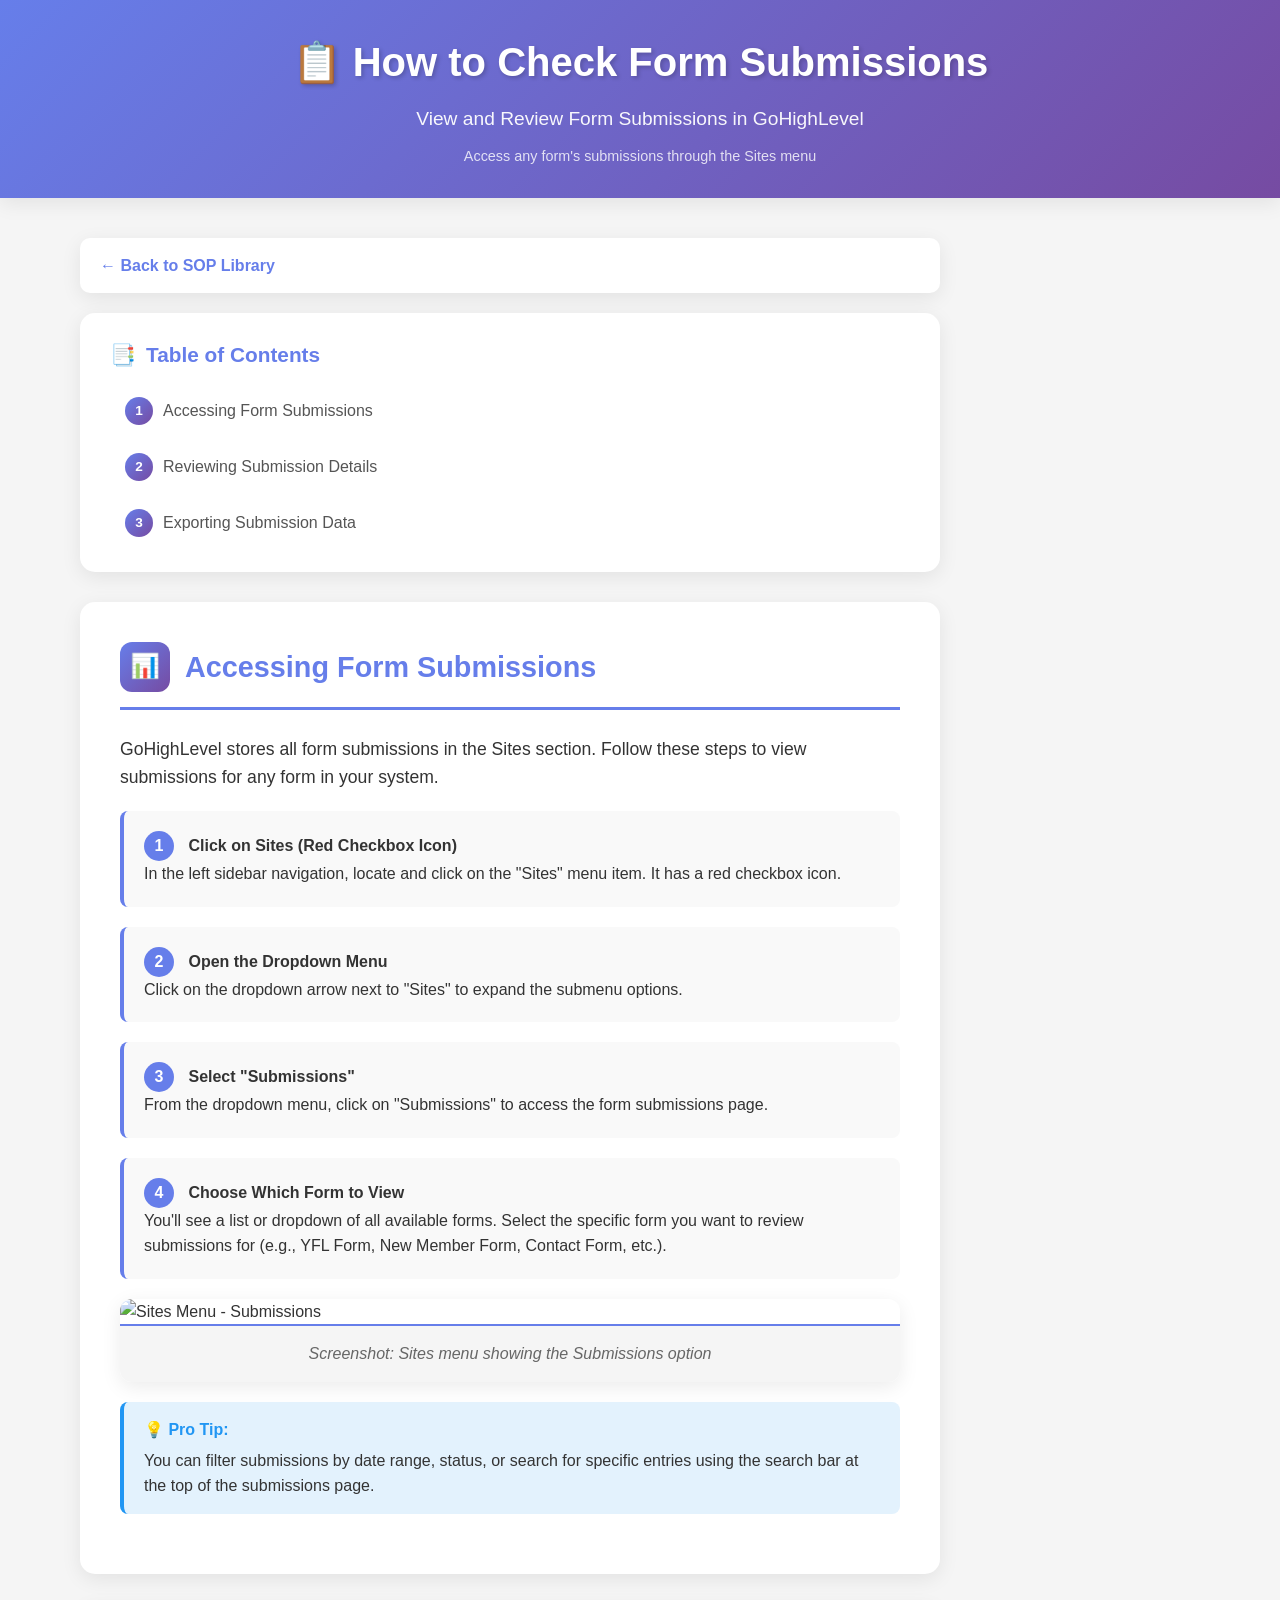
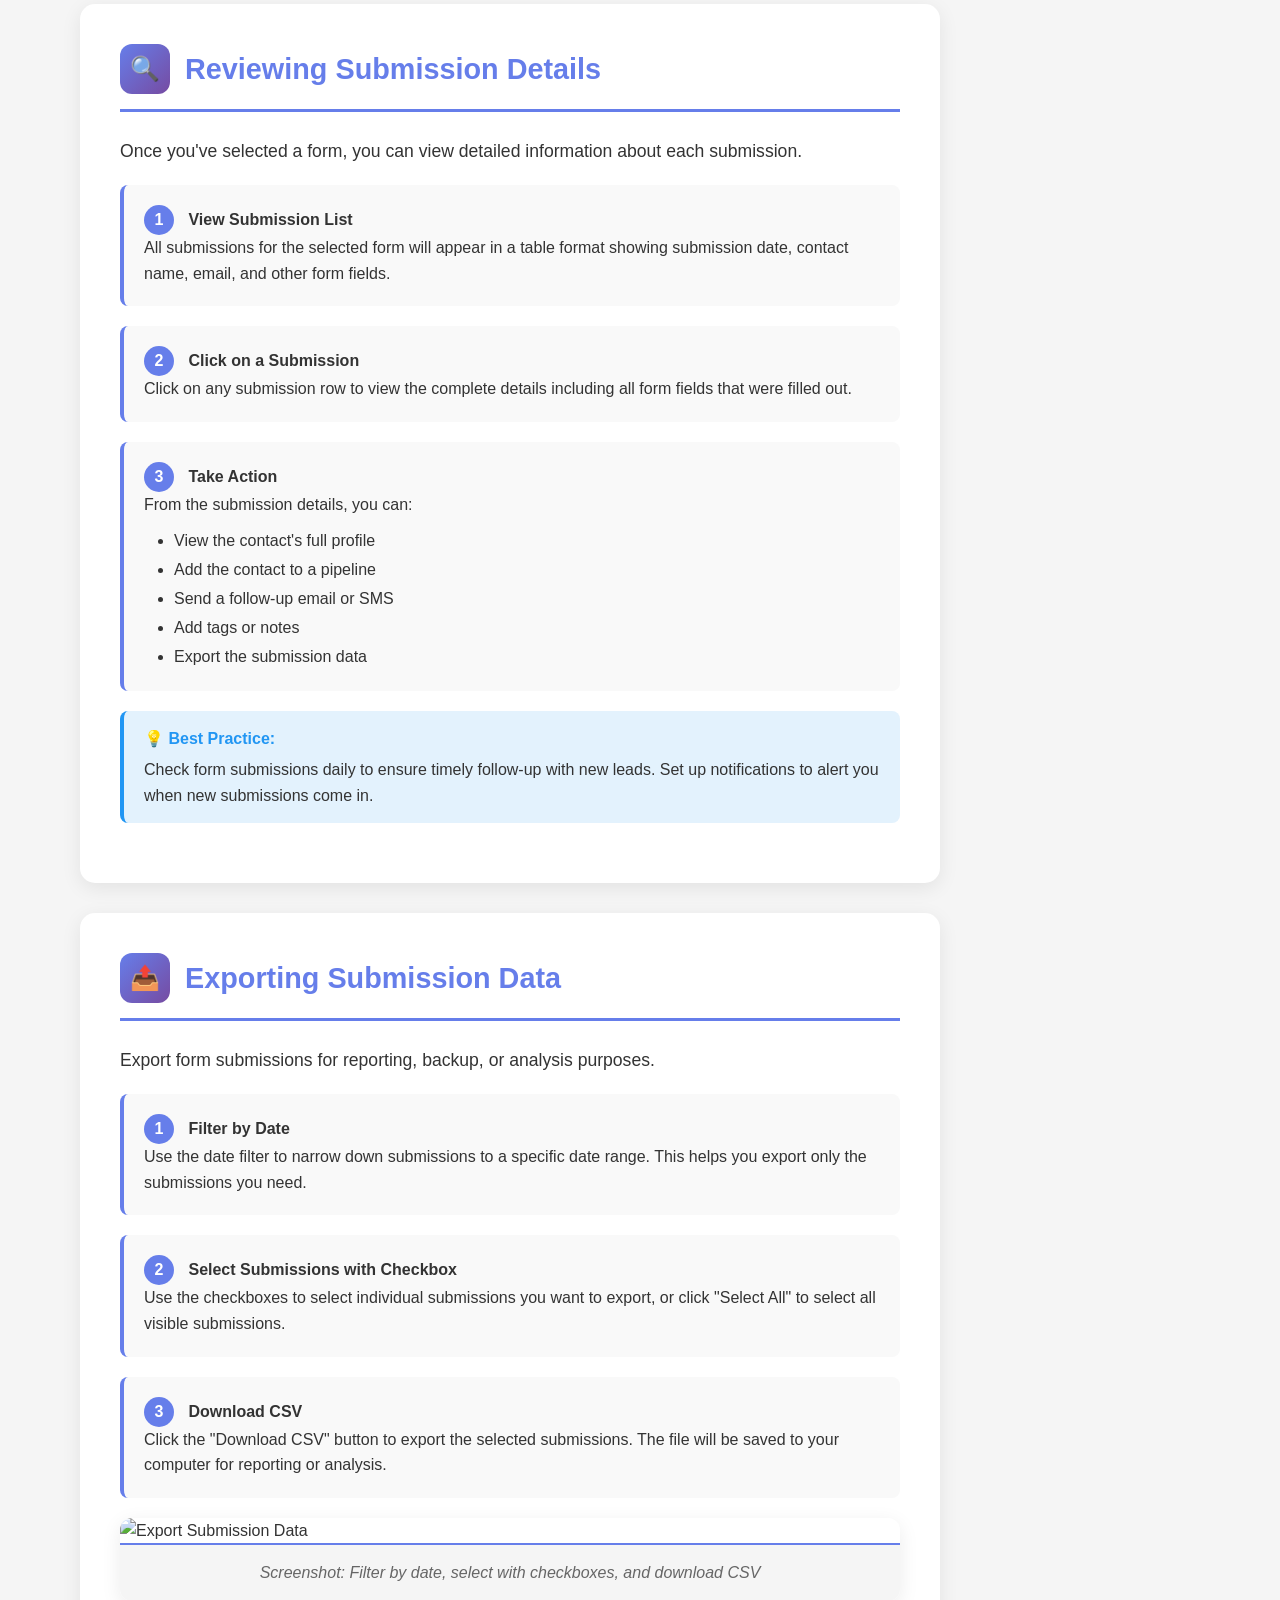
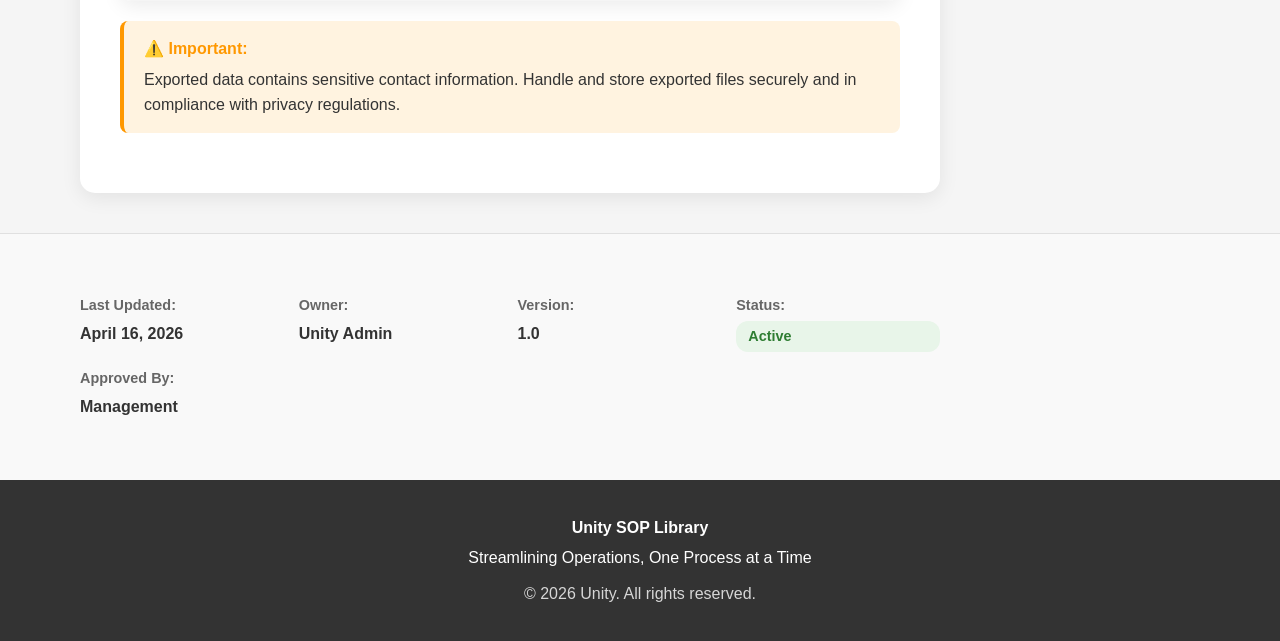
==== commit c3222d6a: "Update export screenshot to use CDN link" ====
--- a/check-form-submissions.html
+++ b/check-form-submissions.html
@@ -153,7 +153,7 @@
             </div>
             
             <div class="screenshot" onclick="openModal(this)">
-                <img src="asset/export submission.png" alt="Export Submission Data">
+                <img src="https://assets.cdn.filesafe.space/CbRq4sW3IuTDcFWVwcV4/media/6a04f35860b8c350d3e8286f.png" alt="Export Submission Data">
                 <div class="screenshot-caption">Screenshot: Filter by date, select with checkboxes, and download CSV</div>
             </div>
             
